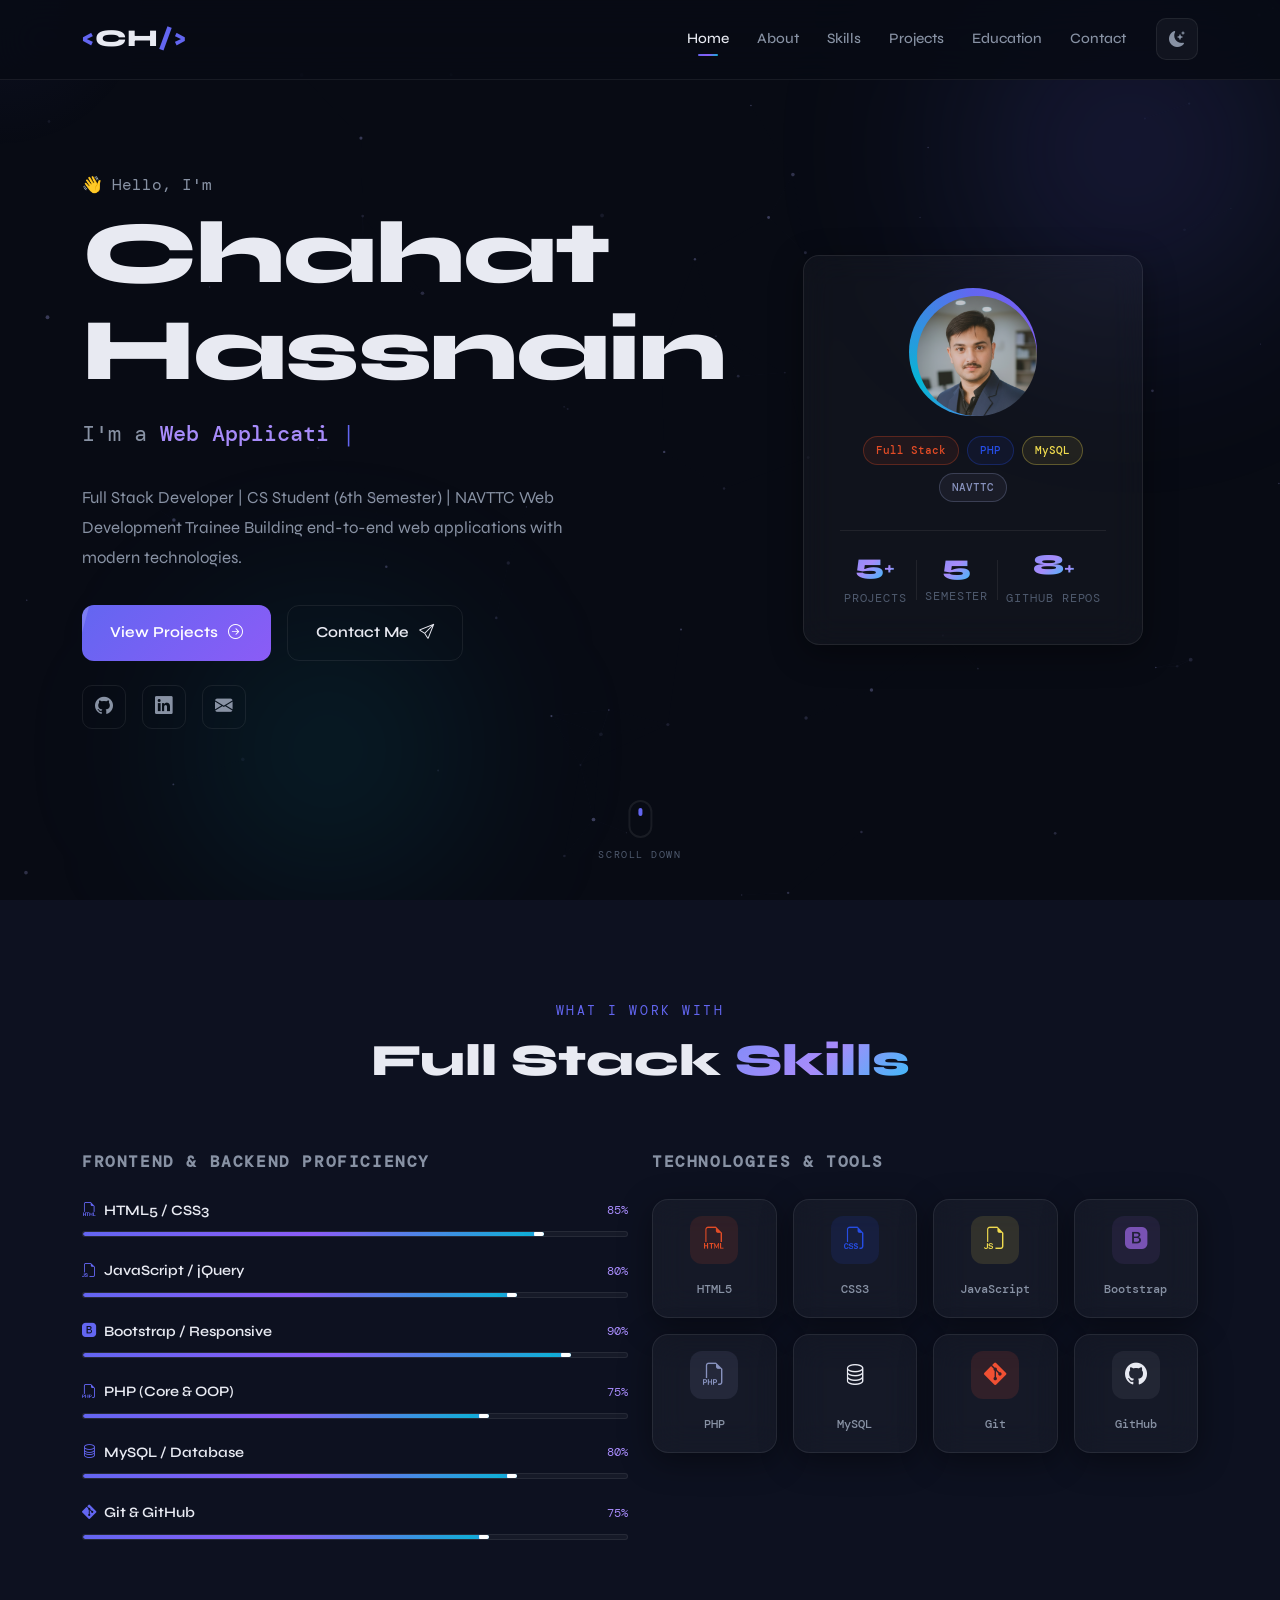
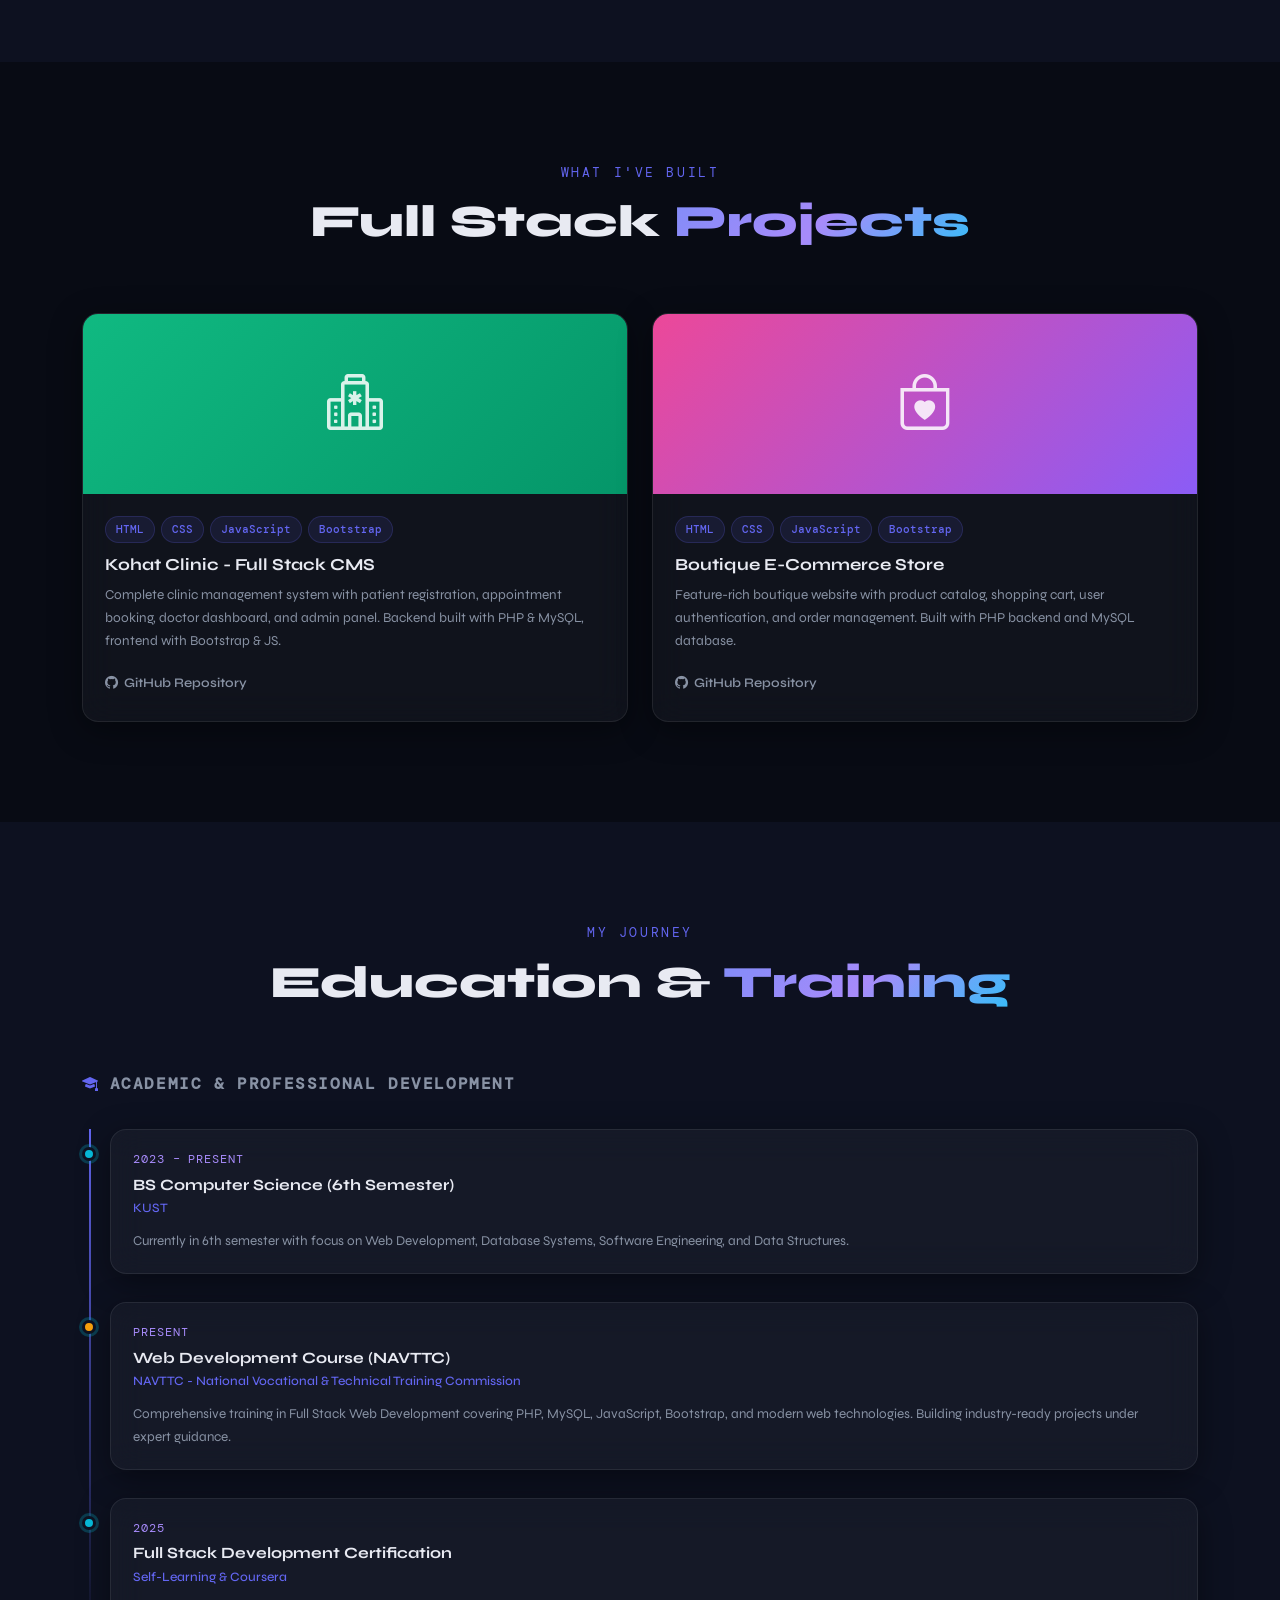
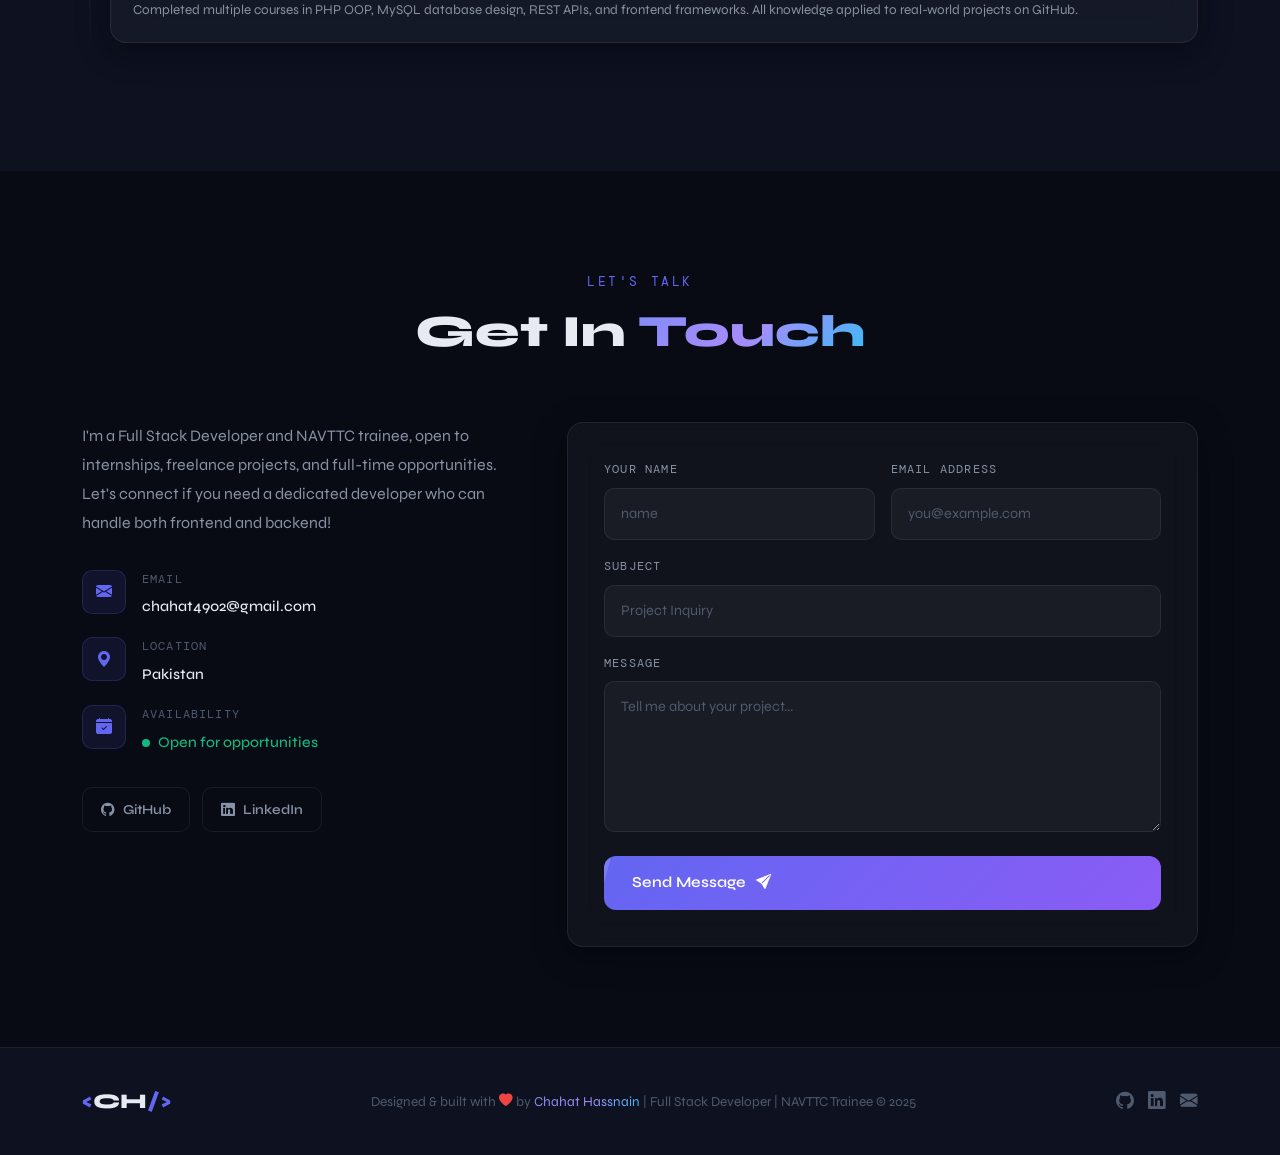
==== index.html @ 4e40f8bb "new" ====
<!DOCTYPE html>
<html lang="en" data-theme="dark">
<head>
  <meta charset="UTF-8" />
  <meta name="viewport" content="width=device-width, initial-scale=1.0" />
  <meta name="description" content="Chahat Hassnain – Full Stack Developer & CS Student. NAVTTC trainee, showcasing Full Stack projects: Kohat Clinic and Boutique Website." />
  <meta name="keywords" content="full stack developer, web designer, portfolio, HTML, CSS, JavaScript, PHP, MySQL, Chahat Hassnain, NAVTTC, Kohat Clinic, boutique website" />
  <meta name="author" content="Chahat Hassnain" />
  <title>Chahat Hassnain | Full Stack Developer | NAVTTC Trainee</title>

  <!-- Bootstrap 5 -->
  <link href="https://cdn.jsdelivr.net/npm/bootstrap@5.3.0/dist/css/bootstrap.min.css" rel="stylesheet" />
  <!-- Bootstrap Icons -->
  <link href="https://cdn.jsdelivr.net/npm/bootstrap-icons@1.11.0/font/bootstrap-icons.css" rel="stylesheet" />
  <!-- Google Fonts -->
  <link href="https://fonts.googleapis.com/css2?family=Syne:wght@400;500;600;700;800&family=DM+Mono:wght@300;400;500&display=swap" rel="stylesheet" />
  <!-- Custom CSS -->
  <link rel="stylesheet" href="style.css" />
</head>
<body>

<!-- ============================================================
     PARTICLE CANVAS BACKGROUND
============================================================ -->
<canvas id="particles-canvas"></canvas>

<!-- ============================================================
     NAVBAR
============================================================ -->
<nav id="navbar" class="navbar navbar-expand-lg fixed-top">
  <div class="container">
    <a class="navbar-brand" href="#home">
      <span class="logo-bracket">&lt;</span>CH<span class="logo-bracket">/&gt;</span>
    </a>

    <button class="navbar-toggler" type="button" data-bs-toggle="collapse" data-bs-target="#navbarNav" aria-label="Toggle navigation">
      <span class="toggler-icon"></span>
      <span class="toggler-icon"></span>
      <span class="toggler-icon"></span>
    </button>

    <div class="collapse navbar-collapse" id="navbarNav">
      <ul class="navbar-nav ms-auto align-items-center">
        <li class="nav-item"><a class="nav-link" href="#home">Home</a></li>
        <li class="nav-item"><a class="nav-link" href="#about">About</a></li>
        <li class="nav-item"><a class="nav-link" href="#skills">Skills</a></li>
        <li class="nav-item"><a class="nav-link" href="#projects">Projects</a></li>
        <li class="nav-item"><a class="nav-link" href="#experience">Education</a></li>
        <li class="nav-item"><a class="nav-link" href="#contact">Contact</a></li>
        <li class="nav-item ms-lg-3">
          <button id="theme-toggle" class="theme-toggle-btn" aria-label="Toggle theme">
            <i class="bi bi-moon-stars-fill moon-icon"></i>
            <i class="bi bi-sun-fill sun-icon"></i>
          </button>
        </li>
      </ul>
    </div>
  </div>
</nav>

 <!-- ============================================================
     HERO SECTION
============================================================ -->
<section id="home" class="hero-section">
  <div class="hero-glow glow-1"></div>
  <div class="hero-glow glow-2"></div>

  <div class="container hero-content">
    <div class="row align-items-center min-vh-100">
      <div class="col-lg-7" data-aos="fade-right">
        <p class="hero-greeting"><span class="wave">👋</span> Hello, I'm</p>
        <h1 class="hero-name">Chahat Hassnain</h1>

        <div class="hero-typed-wrapper">
          <span class="hero-typed-prefix">I'm a </span>
          <span id="typed-text" class="hero-typed"></span>
          <span class="hero-cursor">|</span>
        </div>

        <p class="hero-bio">
          Full Stack Developer | CS Student (6th Semester) | NAVTTC Web Development Trainee
          Building end-to-end web applications with modern technologies.
        </p>

        <div class="hero-cta d-flex flex-wrap gap-3">
          <a href="#projects" class="btn-primary-custom">
            <span>View Projects</span>
            <i class="bi bi-arrow-right-circle"></i>
          </a>
          <a href="#contact" class="btn-outline-custom">
            <span>Contact Me</span>
            <i class="bi bi-send"></i>
          </a>
        </div>

        <div class="hero-social mt-4">
          <a href="https://github.com/Chahat38" target="_blank" aria-label="GitHub"><i class="bi bi-github"></i></a>
          <a href="https://www.linkedin.com/in/chahat-hassnain-a23049271" target="_blank" aria-label="LinkedIn"><i class="bi bi-linkedin"></i></a>
          <a href="mailto:chahat4902@gmail.com" aria-label="Email"><i class="bi bi-envelope-fill"></i></a>
        </div>
      </div>

      <div class="col-lg-5 d-none d-lg-flex justify-content-center" data-aos="fade-left">
        <div class="hero-card glass-card">
          <div class="hero-avatar">
            <div class="avatar-ring"></div>

            <!-- ✅ IMAGE ADDED HERE -->
            <div class="avatar-inner">
              <img src="profile pic.png" alt="Chahat Hassnain" class="avatar-img">
            </div>

          </div>

          <div class="hero-card-tags">
            <span class="tag tag-html">Full Stack</span>
            <span class="tag tag-css">PHP</span>
            <span class="tag tag-js">MySQL</span>
            <span class="tag tag-php">NAVTTC</span>
          </div>

          <div class="hero-stats">
            <div class="stat">
              <span class="stat-number" data-target="6">0</span><span>+</span>
              <span class="stat-label">Projects</span>
            </div>
            <div class="stat-divider"></div>
            <div class="stat">
              <span class="stat-number" data-target="6">0</span>
              <span class="stat-label">Semester</span>
            </div>
            <div class="stat-divider"></div>
            <div class="stat">
              <span class="stat-number" data-target="10">0</span><span>+</span>
              <span class="stat-label">GitHub Repos</span>
            </div>
          </div>
        </div>
      </div>
    </div>

    <a href="#about" class="scroll-indicator" aria-label="Scroll down">
      <span class="scroll-mouse">
        <span class="scroll-dot"></span>
      </span>
      <span class="scroll-text">Scroll Down</span>
    </a>
  </div>
</section>

<!-- ============================================================
     SKILLS SECTION - Full Stack Focus
============================================================ -->
<section id="skills" class="section-padding skills-section">
  <div class="container">
    <div class="section-header" data-aos="fade-up">
      <span class="section-label">What I work with</span>
      <h2 class="section-title">Full Stack <span class="gradient-text">Skills</span></h2>
    </div>

    <div class="row g-4">
      <!-- Skill Bars -->
      <div class="col-lg-6" data-aos="fade-right">
        <h4 class="skills-subtitle">Frontend & Backend Proficiency</h4>

        <div class="skill-item" data-aos="fade-up" data-aos-delay="50">
          <div class="skill-header">
            <span class="skill-name"><i class="bi bi-filetype-html"></i> HTML5 / CSS3</span>
            <span class="skill-percent">85%</span>
          </div>
          <div class="skill-bar"><div class="skill-fill" data-width="85"></div></div>
        </div>

        <div class="skill-item" data-aos="fade-up" data-aos-delay="100">
          <div class="skill-header">
            <span class="skill-name"><i class="bi bi-filetype-js"></i> JavaScript / jQuery</span>
            <span class="skill-percent">80%</span>
          </div>
          <div class="skill-bar"><div class="skill-fill" data-width="80"></div></div>
        </div>

        <div class="skill-item" data-aos="fade-up" data-aos-delay="150">
          <div class="skill-header">
            <span class="skill-name"><i class="bi bi-bootstrap-fill"></i> Bootstrap / Responsive</span>
            <span class="skill-percent">90%</span>
          </div>
          <div class="skill-bar"><div class="skill-fill" data-width="90"></div></div>
        </div>

        <div class="skill-item" data-aos="fade-up" data-aos-delay="200">
          <div class="skill-header">
            <span class="skill-name"><i class="bi bi-filetype-php"></i> PHP (Core & OOP)</span>
            <span class="skill-percent">75%</span>
          </div>
          <div class="skill-bar"><div class="skill-fill" data-width="75"></div></div>
        </div>

        <div class="skill-item" data-aos="fade-up" data-aos-delay="250">
          <div class="skill-header">
            <span class="skill-name"><i class="bi bi-database"></i> MySQL / Database</span>
            <span class="skill-percent">80%</span>
          </div>
          <div class="skill-bar"><div class="skill-fill" data-width="80"></div></div>
        </div>

        <div class="skill-item" data-aos="fade-up" data-aos-delay="300">
          <div class="skill-header">
            <span class="skill-name"><i class="bi bi-git"></i> Git & GitHub</span>
            <span class="skill-percent">75%</span>
          </div>
          <div class="skill-bar"><div class="skill-fill" data-width="75"></div></div>
        </div>
      </div>

      <!-- Skill Cards -->
      <div class="col-lg-6" data-aos="fade-left">
        <h4 class="skills-subtitle">Technologies & Tools</h4>
        <div class="row g-3">
          <div class="col-4 col-md-3" data-aos="zoom-in" data-aos-delay="50">
            <div class="skill-card glass-card">
              <div class="skill-card-icon html-icon"><i class="bi bi-filetype-html"></i></div>
              <span>HTML5</span>
            </div>
          </div>
          <div class="col-4 col-md-3" data-aos="zoom-in" data-aos-delay="100">
            <div class="skill-card glass-card">
              <div class="skill-card-icon css-icon"><i class="bi bi-filetype-css"></i></div>
              <span>CSS3</span>
            </div>
          </div>
          <div class="col-4 col-md-3" data-aos="zoom-in" data-aos-delay="150">
            <div class="skill-card glass-card">
              <div class="skill-card-icon js-icon"><i class="bi bi-filetype-js"></i></div>
              <span>JavaScript</span>
            </div>
          </div>
          <div class="col-4 col-md-3" data-aos="zoom-in" data-aos-delay="200">
            <div class="skill-card glass-card">
              <div class="skill-card-icon bs-icon"><i class="bi bi-bootstrap-fill"></i></div>
              <span>Bootstrap</span>
            </div>
          </div>
          <div class="col-4 col-md-3" data-aos="zoom-in" data-aos-delay="250">
            <div class="skill-card glass-card">
              <div class="skill-card-icon php-icon"><i class="bi bi-filetype-php"></i></div>
              <span>PHP</span>
            </div>
          </div>
          <div class="col-4 col-md-3" data-aos="zoom-in" data-aos-delay="300">
            <div class="skill-card glass-card">
              <div class="skill-card-icon"><i class="bi bi-database"></i></div>
              <span>MySQL</span>
            </div>
          </div>
          <div class="col-4 col-md-3" data-aos="zoom-in" data-aos-delay="350">
            <div class="skill-card glass-card">
              <div class="skill-card-icon git-icon"><i class="bi bi-git"></i></div>
              <span>Git</span>
            </div>
          </div>
          <div class="col-4 col-md-3" data-aos="zoom-in" data-aos-delay="400">
            <div class="skill-card glass-card">
              <div class="skill-card-icon github-icon"><i class="bi bi-github"></i></div>
              <span>GitHub</span>
            </div>
          </div>
        </div>
      </div>
    </div>
  </div>
</section>

 <!-- ============================================================
     PROJECTS SECTION - Updated with Correct GitHub Repo Links
============================================================ -->
<section id="projects" class="section-padding">
  <div class="container">
    <div class="section-header" data-aos="fade-up">
      <span class="section-label">What I've built</span>
      <h2 class="section-title">Full Stack <span class="gradient-text">Projects</span></h2>
    </div>

    <div class="row g-4">
      <!-- Project 1: Kohat Clinic - Corrected Link -->
      <div class="col-md-6 col-xl-6" data-aos="fade-up" data-aos-delay="0">
        <div class="project-card glass-card">
          <div class="project-img" style="background: linear-gradient(135deg, #10b981, #059669);">
            <i class="bi bi-hospital project-icon"></i>
            <div class="project-overlay">
              <a href="https://github.com/Chahat38/-clinic-web.git" class="overlay-btn" target="_blank">GitHub <i class="bi bi-github"></i></a>
            </div>
          </div>
          <div class="project-body">
            <div class="project-tags">
              <span class="ptag">HTML</span>
              <span class="ptag">CSS</span>
              <span class="ptag">JavaScript</span>
              <span class="ptag">Bootstrap</span>
            </div>
            <h5 class="project-title">Kohat Clinic - Full Stack CMS</h5>
            <p class="project-desc">Complete clinic management system with patient registration, appointment booking, doctor dashboard, and admin panel. Backend built with PHP & MySQL, frontend with Bootstrap & JS.</p>
            <div class="project-links">
              <a href="https://github.com/Chahat38/-clinic-web.git" class="plink" target="_blank"><i class="bi bi-github"></i> GitHub Repository</a>
            </div>
          </div>
        </div>
      </div>

      <!-- Project 2: Boutique Website - Corrected Link -->
      <div class="col-md-6 col-xl-6" data-aos="fade-up" data-aos-delay="100">
        <div class="project-card glass-card">
          <div class="project-img" style="background: linear-gradient(135deg, #ec4899, #8b5cf6);">
            <i class="bi bi-bag-heart project-icon"></i>
            <div class="project-overlay">
              <a href="https://github.com/Chahat38/--Botique.git" class="overlay-btn" target="_blank">GitHub <i class="bi bi-github"></i></a>
            </div>
          </div>
          <div class="project-body">
            <div class="project-tags">
              <span class="ptag">HTML</span>
              <span class="ptag">CSS</span>
              <span class="ptag">JavaScript</span>
              <span class="ptag">Bootstrap</span>
            </div>
            <h5 class="project-title">Boutique E-Commerce Store</h5>
            <p class="project-desc">Feature-rich boutique website with product catalog, shopping cart, user authentication, and order management. Built with PHP backend and MySQL database.</p>
            <div class="project-links">
              <a href="https://github.com/Chahat38/--Botique.git" class="plink" target="_blank"><i class="bi bi-github"></i> GitHub Repository</a>
            </div>
          </div>
        </div>
      </div>
    </div>
  </div>
</section>


<!-- ============================================================
     EDUCATION & TRAINING SECTION
============================================================ -->
<section id="experience" class="section-padding experience-section">
  <div class="container">
    <div class="section-header" data-aos="fade-up">
      <span class="section-label">My journey</span>
      <h2 class="section-title">Education & <span class="gradient-text">Training</span></h2>
    </div>

    <div class="row g-5">
      <div class="col-lg-12">
        <h4 class="timeline-col-title"><i class="bi bi-mortarboard-fill"></i> Academic & Professional Development</h4>
        <div class="timeline">

          <div class="timeline-item" data-aos="fade-right" data-aos-delay="0">
            <div class="timeline-dot timeline-dot-edu"></div>
            <div class="timeline-content glass-card">
              <span class="timeline-date">2023 – Present</span>
              <h5>BS Computer Science (6th Semester)</h5>
              <span class="timeline-company">KUST</span>
              <p>Currently in 6th semester with focus on Web Development, Database Systems, Software Engineering, and Data Structures.</p>
            </div>
          </div>

          <div class="timeline-item" data-aos="fade-right" data-aos-delay="100">
            <div class="timeline-dot timeline-dot-edu" style="background: #f59e0b;"></div>
            <div class="timeline-content glass-card">
              <span class="timeline-date"> Present</span>
              <h5>Web Development Course (NAVTTC)</h5>
              <span class="timeline-company">NAVTTC - National Vocational & Technical Training Commission</span>
              <p>Comprehensive training in Full Stack Web Development covering PHP, MySQL, JavaScript, Bootstrap, and modern web technologies. Building industry-ready projects under expert guidance.</p>
            </div>
          </div>

          <div class="timeline-item" data-aos="fade-right" data-aos-delay="200">
            <div class="timeline-dot timeline-dot-edu"></div>
            <div class="timeline-content glass-card">
              <span class="timeline-date">2025</span>
              <h5>Full Stack Development Certification</h5>
              <span class="timeline-company">Self-Learning & Coursera</span>
              <p>Completed multiple courses in PHP OOP, MySQL database design, REST APIs, and frontend frameworks. All knowledge applied to real-world projects on GitHub.</p>
            </div>
          </div>

        </div>
      </div>
    </div>
  </div>
</section>

<!-- ============================================================
     CONTACT SECTION
============================================================ -->
<section id="contact" class="section-padding">
  <div class="container">
    <div class="section-header" data-aos="fade-up">
      <span class="section-label">Let's talk</span>
      <h2 class="section-title">Get In <span class="gradient-text">Touch</span></h2>
    </div>

    <div class="row g-5 align-items-start">
      <!-- Contact Info -->
      <div class="col-lg-5" data-aos="fade-right">
        <p class="contact-intro">
          I'm a Full Stack Developer and NAVTTC trainee, open to internships, freelance projects, and full-time opportunities. 
          Let's connect if you need a dedicated developer who can handle both frontend and backend!
        </p>

        <div class="contact-info-list">
          <div class="contact-info-item">
            <div class="contact-icon"><i class="bi bi-envelope-fill"></i></div>
            <div>
              <span class="contact-label">Email</span>
              <a href="mailto:chahat4902@gmail.com" class="contact-value">chahat4902@gmail.com</a>
            </div>
          </div>
          <div class="contact-info-item">
            <div class="contact-icon"><i class="bi bi-geo-alt-fill"></i></div>
            <div>
              <span class="contact-label">Location</span>
              <span class="contact-value">Pakistan</span>
            </div>
          </div>
          <div class="contact-info-item">
            <div class="contact-icon"><i class="bi bi-calendar-check-fill"></i></div>
            <div>
              <span class="contact-label">Availability</span>
              <span class="contact-value available-badge">Open for opportunities</span>
            </div>
          </div>
        </div>

        <div class="contact-social">
          <a href="https://github.com/Chahat38" target="_blank" class="social-btn"><i class="bi bi-github"></i> GitHub</a>
          <a href="https://www.linkedin.com/in/chahat-hassnain-a23049271" target="_blank" class="social-btn"><i class="bi bi-linkedin"></i> LinkedIn</a>
        </div>
      </div>

      <!-- Contact Form -->
      <div class="col-lg-7" data-aos="fade-left">
        <form id="contact-form" class="contact-form glass-card" novalidate>
          <div class="row g-3">
            <div class="col-sm-6">
              <div class="form-group">
                <label class="form-label-custom">Your Name</label>
                <input type="text" class="form-input" placeholder="name" required />
              </div>
            </div>
            <div class="col-sm-6">
              <div class="form-group">
                <label class="form-label-custom">Email Address</label>
                <input type="email" class="form-input" placeholder="you@example.com" required />
              </div>
            </div>
            <div class="col-12">
              <div class="form-group">
                <label class="form-label-custom">Subject</label>
                <input type="text" class="form-input" placeholder="Project Inquiry" />
              </div>
            </div>
            <div class="col-12">
              <div class="form-group">
                <label class="form-label-custom">Message</label>
                <textarea class="form-input form-textarea" rows="5" placeholder="Tell me about your project..." required></textarea>
              </div>
            </div>
            <div class="col-12">
              <button type="submit" class="btn-primary-custom w-100" id="send-btn">
                <span>Send Message</span>
                <i class="bi bi-send-fill"></i>
              </button>
              <div id="form-success" class="form-success-msg d-none">
                <i class="bi bi-check-circle-fill"></i> Message sent! I'll get back to you soon.
              </div>
            </div>
          </div>
        </form>
      </div>
    </div>
  </div>
</section>

<!-- ============================================================
     FOOTER
============================================================ -->
<footer class="site-footer">
  <div class="container">
    <div class="footer-inner">
      <a class="footer-logo" href="#home">
        <span class="logo-bracket">&lt;</span>CH<span class="logo-bracket">/&gt;</span>
      </a>
      <p class="footer-copy">
        Designed & built with <i class="bi bi-heart-fill footer-heart"></i> by <span class="gradient-text">Chahat Hassnain</span> | Full Stack Developer | NAVTTC Trainee &copy; 2025
      </p>
      <div class="footer-social">
        <a href="https://github.com/Chahat38" target="_blank" aria-label="GitHub"><i class="bi bi-github"></i></a>
        <a href="https://www.linkedin.com/in/chahat-hassnain-a23049271" target="_blank" aria-label="LinkedIn"><i class="bi bi-linkedin"></i></a>
        <a href="mailto:chahat4902@gmail.com" aria-label="Email"><i class="bi bi-envelope-fill"></i></a>
      </div>
    </div>
  </div>
</footer>

<!-- Scroll to top button -->
<button id="scroll-top" aria-label="Scroll to top">
  <i class="bi bi-chevron-up"></i>
</button>

<!-- Scripts -->
<script src="https://code.jquery.com/jquery-3.7.1.min.js"></script>
<script src="https://cdn.jsdelivr.net/npm/bootstrap@5.3.0/dist/js/bootstrap.bundle.min.js"></script>
<script src="script.js"></script>
</body>
</html>
---- style.css ----
:root {
  /* Dark theme (default) */
  --bg-primary: #080b14;
  --bg-secondary: #0d1120;
  --bg-card: rgba(255, 255, 255, 0.04);
  --bg-card-hover: rgba(255, 255, 255, 0.07);
  --border-color: rgba(255, 255, 255, 0.07);
  --border-hover: rgba(99, 102, 241, 0.4);
  --text-primary: #e8eaf2;
  --text-secondary: #8892a4;
  --text-muted: #4f5a6e;

  /* Accent colors */
  --accent-primary: #6366f1;
  --accent-secondary: #8b5cf6;
  --accent-cyan: #06b6d4;
  --accent-neon: #a78bfa;

  /* Gradients */
  --gradient-main: linear-gradient(135deg, #6366f1, #8b5cf6, #06b6d4);
  --gradient-soft: linear-gradient(135deg, rgba(99,102,241,0.15), rgba(139,92,246,0.1));
  --gradient-text: linear-gradient(135deg, #818cf8, #a78bfa, #38bdf8);

  /* Glassmorphism */
  --glass-bg: rgba(255, 255, 255, 0.035);
  --glass-border: rgba(255, 255, 255, 0.08);
  --glass-shadow: 0 8px 32px rgba(0, 0, 0, 0.4);
  --glass-blur: blur(16px);

  /* Navbar */
  --navbar-bg: rgba(8, 11, 20, 0.85);

  /* Transitions */
  --transition-fast: 0.2s ease;
  --transition-med: 0.4s cubic-bezier(0.4, 0, 0.2, 1);
  --transition-slow: 0.7s cubic-bezier(0.4, 0, 0.2, 1);

  /* Typography */
  --font-display: 'Syne', sans-serif;
  --font-mono: 'DM Mono', monospace;
}

/* Light Theme */
[data-theme="light"] {
  --bg-primary: #f4f6fb;
  --bg-secondary: #eaeef7;
  --bg-card: rgba(255, 255, 255, 0.7);
  --bg-card-hover: rgba(255, 255, 255, 0.9);
  --border-color: rgba(99, 102, 241, 0.12);
  --border-hover: rgba(99, 102, 241, 0.35);
  --text-primary: #0f172a;
  --text-secondary: #475569;
  --text-muted: #94a3b8;
  --glass-bg: rgba(255, 255, 255, 0.6);
  --glass-border: rgba(99, 102, 241, 0.15);
  --glass-shadow: 0 8px 32px rgba(99, 102, 241, 0.08);
  --navbar-bg: rgba(244, 246, 251, 0.9);
}

/* ============================================================
   2. BASE & RESET
============================================================ */
*,
*::before,
*::after {
  margin: 0;
  padding: 0;
  box-sizing: border-box;
}

html {
  scroll-behavior: smooth;
  scroll-padding-top: 80px;
}

body {
  font-family: var(--font-display);
  background-color: var(--bg-primary);
  color: var(--text-primary);
  line-height: 1.7;
  overflow-x: hidden;
  transition: background-color 0.4s ease, color 0.4s ease;
}

a {
  text-decoration: none;
  color: inherit;
}

img {
  max-width: 100%;
}
.hero-avatar {
  position: relative;
  width: 150px;
  height: 150px;
}

/* 🔴 Yeh blue bg / icon completely hide karega */
.avatar-inner {
  width: 100%;
  height: 100%;
  border-radius: 50%;
  overflow: hidden;
  background: none !important;   /* blue bg remove */
}

/* ✅ Image perfect fit */
.avatar-inner img {
  width: 100%;
  height: 100%;
  object-fit: cover;
  object-position: top center;  /* 👈 face upar ho to cut nahi hoga */
  display: block;
}

/* ============================================================
   3. PARTICLE CANVAS
============================================================ */
#particles-canvas {
  position: fixed;
  top: 0;
  left: 0;
  width: 100%;
  height: 100%;
  pointer-events: none;
  z-index: 0;
  opacity: 0.5;
}

/* ============================================================
   4. UTILITY CLASSES
============================================================ */
.gradient-text {
  background: var(--gradient-text);
  -webkit-background-clip: text;
  -webkit-text-fill-color: transparent;
  background-clip: text;
}

.glass-card {
  background: var(--glass-bg);
  border: 1px solid var(--glass-border);
  backdrop-filter: var(--glass-blur);
  -webkit-backdrop-filter: var(--glass-blur);
  box-shadow: var(--glass-shadow);
  border-radius: 16px;
  transition: border-color var(--transition-med), box-shadow var(--transition-med), transform var(--transition-med);
}

.glass-card:hover {
  border-color: var(--border-hover);
  box-shadow: 0 16px 48px rgba(99, 102, 241, 0.15);
}

.section-padding {
  padding: 100px 0;
  position: relative;
  z-index: 1;
}

/* Section Headers */
.section-header {
  text-align: center;
  margin-bottom: 64px;
}

.section-label {
  font-family: var(--font-mono);
  font-size: 0.8rem;
  letter-spacing: 0.2em;
  text-transform: uppercase;
  color: var(--accent-primary);
  display: block;
  margin-bottom: 12px;
}

.section-title {
  font-size: clamp(2rem, 4vw, 2.8rem);
  font-weight: 800;
  color: var(--text-primary);
  line-height: 1.2;
}

/* Buttons */
.btn-primary-custom {
  display: inline-flex;
  align-items: center;
  gap: 10px;
  padding: 14px 28px;
  background: linear-gradient(135deg, var(--accent-primary), var(--accent-secondary));
  color: white;
  border: none;
  border-radius: 12px;
  font-family: var(--font-display);
  font-size: 0.95rem;
  font-weight: 600;
  cursor: pointer;
  transition: transform var(--transition-fast), box-shadow var(--transition-fast), opacity var(--transition-fast);
  position: relative;
  overflow: hidden;
  text-decoration: none;
}

.btn-primary-custom::before {
  content: '';
  position: absolute;
  inset: 0;
  background: rgba(255, 255, 255, 0.15);
  transform: translateX(-100%) skewX(-15deg);
  transition: transform 0.4s ease;
}

.btn-primary-custom:hover::before {
  transform: translateX(200%) skewX(-15deg);
}

.btn-primary-custom:hover {
  transform: translateY(-2px);
  box-shadow: 0 8px 30px rgba(99, 102, 241, 0.4);
  color: white;
}

.btn-outline-custom {
  display: inline-flex;
  align-items: center;
  gap: 10px;
  padding: 14px 28px;
  background: transparent;
  color: var(--text-primary);
  border: 1.5px solid var(--border-color);
  border-radius: 12px;
  font-family: var(--font-display);
  font-size: 0.95rem;
  font-weight: 600;
  cursor: pointer;
  transition: all var(--transition-fast);
  text-decoration: none;
}

.btn-outline-custom:hover {
  border-color: var(--accent-primary);
  color: var(--accent-primary);
  background: rgba(99, 102, 241, 0.06);
  transform: translateY(-2px);
}

/* ============================================================
   5. NAVBAR
============================================================ */
#navbar {
  background: var(--navbar-bg);
  backdrop-filter: blur(20px);
  -webkit-backdrop-filter: blur(20px);
  border-bottom: 1px solid var(--border-color);
  padding: 14px 0;
  transition: all 0.4s ease;
  z-index: 1000;
}

#navbar.scrolled {
  padding: 10px 0;
  box-shadow: 0 4px 30px rgba(0, 0, 0, 0.3);
}

.navbar-brand {
  font-size: 1.5rem;
  font-weight: 800;
  color: var(--text-primary) !important;
}

.logo-bracket {
  color: var(--accent-primary);
}

.nav-link {
  font-family: var(--font-display);
  font-size: 0.9rem;
  font-weight: 500;
  color: var(--text-secondary) !important;
  padding: 8px 14px !important;
  border-radius: 8px;
  transition: all var(--transition-fast);
  position: relative;
}

.nav-link::after {
  content: '';
  position: absolute;
  bottom: 4px;
  left: 50%;
  transform: translateX(-50%) scaleX(0);
  width: 20px;
  height: 2px;
  background: var(--gradient-main);
  border-radius: 2px;
  transition: transform var(--transition-fast);
}

.nav-link:hover,
.nav-link.active {
  color: var(--text-primary) !important;
}

.nav-link:hover::after,
.nav-link.active::after {
  transform: translateX(-50%) scaleX(1);
}

/* Custom Hamburger */
.navbar-toggler {
  border: 1.5px solid var(--border-color);
  border-radius: 8px;
  padding: 8px 10px;
  background: transparent;
  display: flex;
  flex-direction: column;
  gap: 4px;
}

.toggler-icon {
  display: block;
  width: 22px;
  height: 2px;
  background: var(--text-primary);
  border-radius: 2px;
  transition: all 0.3s ease;
}

/* Theme Toggle */
.theme-toggle-btn {
  width: 42px;
  height: 42px;
  border-radius: 10px;
  border: 1.5px solid var(--border-color);
  background: var(--bg-card);
  color: var(--text-secondary);
  cursor: pointer;
  display: flex;
  align-items: center;
  justify-content: center;
  font-size: 1rem;
  transition: all var(--transition-fast);
  position: relative;
  overflow: hidden;
}

.theme-toggle-btn:hover {
  border-color: var(--accent-primary);
  color: var(--accent-primary);
}

.moon-icon,
.sun-icon {
  position: absolute;
  transition: all 0.3s ease;
}

[data-theme="dark"] .moon-icon { opacity: 1; transform: rotate(0deg); }
[data-theme="dark"] .sun-icon  { opacity: 0; transform: rotate(90deg); }
[data-theme="light"] .moon-icon { opacity: 0; transform: rotate(-90deg); }
[data-theme="light"] .sun-icon  { opacity: 1; transform: rotate(0deg); }

/* ============================================================
   6. HERO SECTION
============================================================ */
.hero-section {
  position: relative;
  min-height: 100vh;
  overflow: hidden;
  z-index: 1;
}

/* Glowing blobs */
.hero-glow {
  position: absolute;
  border-radius: 50%;
  filter: blur(80px);
  pointer-events: none;
  z-index: 0;
}

.glow-1 {
  width: 500px;
  height: 500px;
  background: radial-gradient(circle, rgba(99, 102, 241, 0.2), transparent 70%);
  top: -100px;
  right: -100px;
  animation: glow-drift 8s ease-in-out infinite alternate;
}

.glow-2 {
  width: 400px;
  height: 400px;
  background: radial-gradient(circle, rgba(6, 182, 212, 0.15), transparent 70%);
  bottom: -50px;
  left: 10%;
  animation: glow-drift 10s ease-in-out infinite alternate-reverse;
}

@keyframes glow-drift {
  from { transform: translate(0, 0) scale(1); }
  to   { transform: translate(30px, 20px) scale(1.1); }
}

.hero-content {
  position: relative;
  z-index: 2;
}

.hero-greeting {
  font-family: var(--font-mono);
  font-size: 1rem;
  color: var(--text-secondary);
  margin-bottom: 8px;
}

.wave {
  display: inline-block;
  animation: wave-hand 2s ease-in-out infinite;
  transform-origin: 70% 70%;
}

@keyframes wave-hand {
  0%, 100% { transform: rotate(0deg); }
  20%       { transform: rotate(-20deg); }
  40%       { transform: rotate(10deg); }
  60%       { transform: rotate(-10deg); }
}

.hero-name {
  font-size: clamp(3rem, 7vw, 5.5rem);
  font-weight: 800;
  line-height: 1.1;
  margin-bottom: 16px;
  color: var(--text-primary);
  letter-spacing: -0.02em;
}

.hero-typed-wrapper {
  font-family: var(--font-mono);
  font-size: clamp(1rem, 2.5vw, 1.35rem);
  color: var(--text-secondary);
  margin-bottom: 24px;
  min-height: 2em;
}

.hero-typed {
  color: var(--accent-neon);
  font-weight: 500;
}

.hero-cursor {
  color: var(--accent-primary);
  animation: blink 0.8s step-end infinite;
  font-weight: 300;
}

@keyframes blink {
  0%, 100% { opacity: 1; }
  50%       { opacity: 0; }
}

.hero-bio {
  font-size: 1.05rem;
  color: var(--text-secondary);
  max-width: 500px;
  margin-bottom: 32px;
  line-height: 1.8;
}

/* Hero Social Links */
.hero-social {
  display: flex;
  gap: 16px;
}

.hero-social a {
  width: 44px;
  height: 44px;
  border-radius: 10px;
  border: 1.5px solid var(--border-color);
  display: flex;
  align-items: center;
  justify-content: center;
  font-size: 1.1rem;
  color: var(--text-secondary);
  transition: all var(--transition-fast);
}

.hero-social a:hover {
  border-color: var(--accent-primary);
  color: var(--accent-primary);
  background: rgba(99, 102, 241, 0.08);
  transform: translateY(-3px);
}

/* Hero Card */
.hero-card {
  padding: 36px;
  max-width: 340px;
  text-align: center;
  animation: float 6s ease-in-out infinite;
}

@keyframes float {
  0%, 100% { transform: translateY(0px); }
  50%       { transform: translateY(-12px); }
}

.hero-avatar {
  position: relative;
  width: 120px;
  height: 120px;
  margin: 0 auto 24px;
}

.avatar-ring {
  position: absolute;
  inset: -4px;
  border-radius: 50%;
  background: conic-gradient(var(--accent-primary), var(--accent-secondary), var(--accent-cyan), var(--accent-primary));
  animation: spin 4s linear infinite;
}

@keyframes spin {
  from { transform: rotate(0deg); }
  to   { transform: rotate(360deg); }
}

.avatar-inner {
  position: absolute;
  inset: 4px;
  border-radius: 50%;
  background: var(--bg-secondary);
  display: flex;
  align-items: center;
  justify-content: center;
}

.avatar-icon {
  font-size: 2.5rem;
  background: var(--gradient-text);
  -webkit-background-clip: text;
  -webkit-text-fill-color: transparent;
}

.hero-card-tags {
  display: flex;
  flex-wrap: wrap;
  justify-content: center;
  gap: 8px;
  margin-bottom: 28px;
}

.tag {
  font-family: var(--font-mono);
  font-size: 0.7rem;
  font-weight: 500;
  padding: 4px 12px;
  border-radius: 100px;
  border: 1px solid;
}

.tag-html  { color: #e34c26; border-color: rgba(227, 76, 38, 0.3);  background: rgba(227, 76, 38, 0.08); }
.tag-css   { color: #264de4; border-color: rgba(38, 77, 228, 0.3);  background: rgba(38, 77, 228, 0.08); }
.tag-js    { color: #f0db4f; border-color: rgba(240, 219, 79, 0.3); background: rgba(240, 219, 79, 0.08); }
.tag-php   { color: #8892be; border-color: rgba(136, 146, 190, 0.3); background: rgba(136, 146, 190, 0.08); }

.hero-stats {
  display: flex;
  align-items: center;
  justify-content: space-around;
  padding-top: 20px;
  border-top: 1px solid var(--border-color);
}

.stat {
  text-align: center;
}

.stat-number {
  font-size: 1.8rem;
  font-weight: 800;
  background: var(--gradient-text);
  -webkit-background-clip: text;
  -webkit-text-fill-color: transparent;
  line-height: 1;
}

.stat > span:not(.stat-number):not(.stat-label) {
  font-size: 1.2rem;
  font-weight: 700;
  background: var(--gradient-text);
  -webkit-background-clip: text;
  -webkit-text-fill-color: transparent;
}

.stat-label {
  display: block;
  font-size: 0.72rem;
  font-family: var(--font-mono);
  color: var(--text-muted);
  margin-top: 4px;
  text-transform: uppercase;
  letter-spacing: 0.08em;
}

.stat-divider {
  width: 1px;
  height: 40px;
  background: var(--border-color);
}

/* Scroll Indicator */
.scroll-indicator {
  position: absolute;
  bottom: 36px;
  left: 50%;
  transform: translateX(-50%);
  display: flex;
  flex-direction: column;
  align-items: center;
  gap: 8px;
  color: var(--text-muted);
  text-decoration: none;
  animation: bounce 2s ease-in-out infinite;
}

@keyframes bounce {
  0%, 100% { transform: translateX(-50%) translateY(0); }
  50%       { transform: translateX(-50%) translateY(8px); }
}

.scroll-mouse {
  width: 24px;
  height: 38px;
  border: 2px solid var(--border-color);
  border-radius: 12px;
  display: flex;
  justify-content: center;
  padding-top: 6px;
}

.scroll-dot {
  width: 4px;
  height: 8px;
  background: var(--accent-primary);
  border-radius: 2px;
  animation: scroll-anim 1.5s ease-in-out infinite;
}

@keyframes scroll-anim {
  0%   { opacity: 1; transform: translateY(0); }
  100% { opacity: 0; transform: translateY(10px); }
}

.scroll-text {
  font-family: var(--font-mono);
  font-size: 0.65rem;
  letter-spacing: 0.15em;
  text-transform: uppercase;
}

/* ============================================================
   7. ABOUT SECTION
============================================================ */
.about-img-wrapper {
  position: relative;
  padding: 20px;
}

.about-img-bg {
  position: absolute;
  inset: 0;
  background: var(--gradient-soft);
  border-radius: 20px;
  transform: rotate(-3deg);
  transition: transform var(--transition-med);
}

.about-img-wrapper:hover .about-img-bg {
  transform: rotate(-1deg) scale(1.02);
}

.about-img-card {
  position: relative;
  padding: 0;
  overflow: hidden;
}

.code-dots {
  display: flex;
  gap: 6px;
  padding: 14px 16px 10px;
  background: rgba(0, 0, 0, 0.2);
}

.code-dots span {
  width: 12px;
  height: 12px;
  border-radius: 50%;
}

.code-dots span:nth-child(1) { background: #ff5f57; }
.code-dots span:nth-child(2) { background: #febc2e; }
.code-dots span:nth-child(3) { background: #28c840; }

.code-snippet {
  padding: 16px 20px 20px;
  margin: 0;
  font-family: var(--font-mono);
  font-size: 0.82rem;
  line-height: 1.8;
  white-space: pre;
  overflow: auto;
  color: var(--text-secondary);
}

.code-key  { color: #c792ea; }
.code-var  { color: #82aaff; }
.code-prop { color: #f07178; }
.code-str  { color: #c3e88d; }
.code-bool { color: #ff9cac; }

.about-heading {
  font-size: clamp(1.4rem, 3vw, 2rem);
  font-weight: 700;
  margin-bottom: 20px;
  line-height: 1.3;
}

.about-text {
  color: var(--text-secondary);
  margin-bottom: 16px;
  line-height: 1.9;
}

.highlight-item {
  display: flex;
  align-items: center;
  gap: 12px;
  padding: 12px 16px;
  background: var(--bg-card);
  border: 1px solid var(--border-color);
  border-radius: 10px;
  font-size: 0.88rem;
  font-weight: 500;
  transition: all var(--transition-fast);
}

.highlight-item:hover {
  border-color: var(--accent-primary);
  background: rgba(99, 102, 241, 0.06);
  transform: translateX(4px);
}

.highlight-item i {
  color: var(--accent-primary);
  font-size: 1rem;
}

/* ============================================================
   8. SKILLS SECTION
============================================================ */
.skills-section {
  background: var(--bg-secondary);
}

.skills-subtitle {
  font-size: 1rem;
  font-weight: 700;
  margin-bottom: 28px;
  color: var(--text-secondary);
  text-transform: uppercase;
  letter-spacing: 0.1em;
  font-family: var(--font-mono);
}

/* Skill Bars */
.skill-item {
  margin-bottom: 22px;
}

.skill-header {
  display: flex;
  justify-content: space-between;
  align-items: center;
  margin-bottom: 8px;
}

.skill-name {
  font-size: 0.9rem;
  font-weight: 600;
  color: var(--text-primary);
  display: flex;
  align-items: center;
  gap: 8px;
}

.skill-name i {
  color: var(--accent-primary);
}

.skill-percent {
  font-family: var(--font-mono);
  font-size: 0.78rem;
  color: var(--accent-neon);
}

.skill-bar {
  height: 6px;
  background: var(--bg-card);
  border-radius: 100px;
  overflow: hidden;
  border: 1px solid var(--border-color);
}

.skill-fill {
  height: 100%;
  width: 0%;
  background: var(--gradient-main);
  border-radius: 100px;
  transition: width 1.2s cubic-bezier(0.4, 0, 0.2, 1);
  position: relative;
}

.skill-fill::after {
  content: '';
  position: absolute;
  right: 0;
  top: 50%;
  transform: translateY(-50%);
  width: 10px;
  height: 10px;
  border-radius: 50%;
  background: white;
  box-shadow: 0 0 8px rgba(99, 102, 241, 0.8);
  opacity: 0;
  transition: opacity 0.3s ease 0.8s;
}

.skill-fill.animated::after {
  opacity: 1;
}

/* Skill Cards */
.skill-card {
  padding: 16px 12px;
  text-align: center;
  cursor: default;
  transition: all var(--transition-fast) !important;
}

.skill-card:hover {
  transform: translateY(-6px) !important;
}

.skill-card-icon {
  width: 48px;
  height: 48px;
  border-radius: 12px;
  display: flex;
  align-items: center;
  justify-content: center;
  margin: 0 auto 10px;
  font-size: 1.4rem;
}

.skill-card span {
  font-size: 0.72rem;
  font-family: var(--font-mono);
  color: var(--text-secondary);
  font-weight: 500;
}

.html-icon   { background: rgba(227,76,38,0.12);   color: #e34c26; }
.css-icon    { background: rgba(38,77,228,0.12);   color: #264de4; }
.js-icon     { background: rgba(240,219,79,0.12);  color: #f0db4f; }
.bs-icon     { background: rgba(121,82,179,0.12);  color: #7952b3; }
.jquery-icon { background: rgba(22,130,199,0.12);  color: #1682c7; }
.php-icon    { background: rgba(136,146,190,0.12); color: #8892be; }
.git-icon    { background: rgba(240,80,51,0.12);   color: #f05033; }
.github-icon { background: rgba(255,255,255,0.06); color: var(--text-primary); }

.jq-text {
  font-family: var(--font-mono);
  font-size: 1rem;
  font-weight: 700;
}

/* ============================================================
   9. PROJECTS SECTION
============================================================ */
.project-card {
  overflow: hidden;
  transition: all var(--transition-med) !important;
}

.project-card:hover {
  transform: translateY(-8px) !important;
  box-shadow: 0 24px 60px rgba(99, 102, 241, 0.2) !important;
}

.project-img {
  height: 180px;
  display: flex;
  align-items: center;
  justify-content: center;
  position: relative;
  overflow: hidden;
}

.project-icon {
  font-size: 3.5rem;
  color: rgba(255, 255, 255, 0.85);
  transition: transform var(--transition-med);
}

.project-card:hover .project-icon {
  transform: scale(0.7) translateY(-10px);
}

.project-overlay {
  position: absolute;
  inset: 0;
  background: rgba(0, 0, 0, 0.55);
  display: flex;
  align-items: center;
  justify-content: center;
  gap: 12px;
  opacity: 0;
  transition: opacity var(--transition-fast);
}

.project-card:hover .project-overlay {
  opacity: 1;
}

.overlay-btn {
  padding: 9px 18px;
  background: rgba(255, 255, 255, 0.15);
  backdrop-filter: blur(8px);
  border: 1.5px solid rgba(255, 255, 255, 0.3);
  border-radius: 8px;
  color: white;
  font-size: 0.82rem;
  font-weight: 600;
  transition: all var(--transition-fast);
  display: flex;
  align-items: center;
  gap: 6px;
}

.overlay-btn:hover {
  background: white;
  color: #1a1a2e;
}

.project-body {
  padding: 22px;
}

.project-tags {
  display: flex;
  flex-wrap: wrap;
  gap: 6px;
  margin-bottom: 12px;
}

.ptag {
  font-family: var(--font-mono);
  font-size: 0.68rem;
  padding: 3px 10px;
  background: rgba(99, 102, 241, 0.1);
  color: var(--accent-primary);
  border: 1px solid rgba(99, 102, 241, 0.2);
  border-radius: 100px;
  font-weight: 500;
}

.project-title {
  font-size: 1.05rem;
  font-weight: 700;
  margin-bottom: 8px;
  color: var(--text-primary);
}

.project-desc {
  font-size: 0.85rem;
  color: var(--text-secondary);
  line-height: 1.7;
  margin-bottom: 16px;
}

.project-links {
  display: flex;
  gap: 16px;
}

.plink {
  font-size: 0.82rem;
  font-weight: 600;
  color: var(--text-secondary);
  display: flex;
  align-items: center;
  gap: 6px;
  transition: color var(--transition-fast);
  padding: 4px 0;
  border-bottom: 1px solid transparent;
}

.plink:hover {
  color: var(--accent-primary);
  border-bottom-color: var(--accent-primary);
}

/* ============================================================
   10. EXPERIENCE / EDUCATION SECTION
============================================================ */
.experience-section {
  background: var(--bg-secondary);
}

.timeline-col-title {
  font-size: 1rem;
  font-weight: 700;
  color: var(--text-secondary);
  text-transform: uppercase;
  letter-spacing: 0.1em;
  font-family: var(--font-mono);
  margin-bottom: 36px;
  display: flex;
  align-items: center;
  gap: 10px;
}

.timeline-col-title i {
  color: var(--accent-primary);
}

.timeline {
  position: relative;
  padding-left: 28px;
}

.timeline::before {
  content: '';
  position: absolute;
  left: 7px;
  top: 0;
  bottom: 0;
  width: 2px;
  background: linear-gradient(to bottom, var(--accent-primary), transparent);
}

.timeline-item {
  position: relative;
  margin-bottom: 28px;
}

.timeline-dot {
  position: absolute;
  left: -28px;
  top: 18px;
  width: 14px;
  height: 14px;
  border-radius: 50%;
  background: var(--accent-primary);
  border: 3px solid var(--bg-secondary);
  box-shadow: 0 0 0 3px rgba(99, 102, 241, 0.25);
  z-index: 1;
}

.timeline-dot-edu {
  background: var(--accent-cyan);
  box-shadow: 0 0 0 3px rgba(6, 182, 212, 0.25);
}

.timeline-content {
  padding: 20px 22px;
}

.timeline-date {
  font-family: var(--font-mono);
  font-size: 0.72rem;
  color: var(--accent-neon);
  text-transform: uppercase;
  letter-spacing: 0.08em;
  display: block;
  margin-bottom: 6px;
}

.timeline-content h5 {
  font-size: 0.98rem;
  font-weight: 700;
  margin-bottom: 4px;
  color: var(--text-primary);
}

.timeline-company {
  font-size: 0.8rem;
  font-weight: 500;
  color: var(--accent-primary);
  display: block;
  margin-bottom: 10px;
}

.timeline-content p {
  font-size: 0.84rem;
  color: var(--text-secondary);
  line-height: 1.7;
  margin: 0;
}

/* ============================================================
   11. CONTACT SECTION
============================================================ */
.contact-intro {
  font-size: 1rem;
  color: var(--text-secondary);
  line-height: 1.8;
  margin-bottom: 32px;
}

.contact-info-list {
  display: flex;
  flex-direction: column;
  gap: 18px;
  margin-bottom: 32px;
}

.contact-info-item {
  display: flex;
  align-items: flex-start;
  gap: 16px;
}

.contact-icon {
  width: 44px;
  height: 44px;
  flex-shrink: 0;
  border-radius: 10px;
  background: rgba(99, 102, 241, 0.1);
  border: 1px solid rgba(99, 102, 241, 0.2);
  display: flex;
  align-items: center;
  justify-content: center;
  color: var(--accent-primary);
  font-size: 1rem;
}

.contact-label {
  font-family: var(--font-mono);
  font-size: 0.72rem;
  text-transform: uppercase;
  letter-spacing: 0.1em;
  color: var(--text-muted);
  display: block;
  margin-bottom: 3px;
}

.contact-value {
  font-size: 0.92rem;
  font-weight: 500;
  color: var(--text-primary);
  transition: color var(--transition-fast);
}

a.contact-value:hover {
  color: var(--accent-primary);
}

.available-badge {
  display: inline-flex;
  align-items: center;
  gap: 8px;
  color: #10b981;
}

.available-badge::before {
  content: '';
  width: 8px;
  height: 8px;
  border-radius: 50%;
  background: #10b981;
  animation: pulse-dot 1.5s ease infinite;
}

@keyframes pulse-dot {
  0%, 100% { box-shadow: 0 0 0 0 rgba(16, 185, 129, 0.4); }
  50%       { box-shadow: 0 0 0 6px rgba(16, 185, 129, 0); }
}

.contact-social {
  display: flex;
  gap: 12px;
  flex-wrap: wrap;
}

.social-btn {
  display: inline-flex;
  align-items: center;
  gap: 8px;
  padding: 10px 18px;
  border: 1.5px solid var(--border-color);
  border-radius: 10px;
  font-size: 0.85rem;
  font-weight: 600;
  color: var(--text-secondary);
  transition: all var(--transition-fast);
}

.social-btn:hover {
  border-color: var(--accent-primary);
  color: var(--accent-primary);
  background: rgba(99, 102, 241, 0.06);
  transform: translateY(-2px);
}

/* Contact Form */
.contact-form {
  padding: 36px;
}

.form-group {
  margin-bottom: 0;
}

.form-label-custom {
  display: block;
  font-family: var(--font-mono);
  font-size: 0.75rem;
  text-transform: uppercase;
  letter-spacing: 0.1em;
  color: var(--text-secondary);
  margin-bottom: 8px;
}

.form-input {
  width: 100%;
  background: rgba(255, 255, 255, 0.04);
  border: 1.5px solid var(--border-color);
  border-radius: 10px;
  padding: 13px 16px;
  font-family: var(--font-display);
  font-size: 0.9rem;
  color: var(--text-primary);
  outline: none;
  transition: all var(--transition-fast);
  appearance: none;
  -webkit-appearance: none;
}

.form-input::placeholder {
  color: var(--text-muted);
}

.form-input:focus {
  border-color: var(--accent-primary);
  background: rgba(99, 102, 241, 0.04);
  box-shadow: 0 0 0 4px rgba(99, 102, 241, 0.1);
}

.form-textarea {
  resize: vertical;
  min-height: 140px;
}

.form-success-msg {
  margin-top: 14px;
  padding: 12px 16px;
  background: rgba(16, 185, 129, 0.1);
  border: 1px solid rgba(16, 185, 129, 0.25);
  border-radius: 10px;
  color: #10b981;
  font-size: 0.88rem;
  font-weight: 500;
  display: flex;
  align-items: center;
  gap: 8px;
}

/* ============================================================
   12. FOOTER
============================================================ */
.site-footer {
  padding: 36px 0;
  border-top: 1px solid var(--border-color);
  background: var(--bg-secondary);
  position: relative;
  z-index: 1;
}

.footer-inner {
  display: flex;
  align-items: center;
  justify-content: space-between;
  flex-wrap: wrap;
  gap: 16px;
}

.footer-logo {
  font-size: 1.3rem;
  font-weight: 800;
  color: var(--text-primary);
}

.footer-copy {
  font-size: 0.85rem;
  color: var(--text-muted);
  margin: 0;
  text-align: center;
}

.footer-heart {
  color: #ef4444;
  animation: pulse-heart 1.2s ease-in-out infinite;
}

@keyframes pulse-heart {
  0%, 100% { transform: scale(1); }
  50%       { transform: scale(1.2); }
}

.footer-social {
  display: flex;
  gap: 14px;
}

.footer-social a {
  font-size: 1.1rem;
  color: var(--text-muted);
  transition: color var(--transition-fast), transform var(--transition-fast);
}

.footer-social a:hover {
  color: var(--accent-primary);
  transform: translateY(-2px);
}

/* ============================================================
   13. SCROLL TO TOP
============================================================ */
#scroll-top {
  position: fixed;
  bottom: 28px;
  right: 28px;
  width: 46px;
  height: 46px;
  border-radius: 12px;
  background: linear-gradient(135deg, var(--accent-primary), var(--accent-secondary));
  border: none;
  color: white;
  font-size: 1rem;
  cursor: pointer;
  display: flex;
  align-items: center;
  justify-content: center;
  z-index: 999;
  opacity: 0;
  transform: translateY(20px);
  transition: all var(--transition-fast);
  box-shadow: 0 4px 20px rgba(99, 102, 241, 0.4);
}

#scroll-top.visible {
  opacity: 1;
  transform: translateY(0);
}

#scroll-top:hover {
  transform: translateY(-3px);
  box-shadow: 0 8px 30px rgba(99, 102, 241, 0.5);
}

/* ============================================================
   14. SCROLL REVEAL ANIMATIONS
============================================================ */
[data-aos] {
  opacity: 0;
  transition: opacity 0.7s ease, transform 0.7s ease;
}

[data-aos="fade-up"]    { transform: translateY(30px); }
[data-aos="fade-right"] { transform: translateX(-30px); }
[data-aos="fade-left"]  { transform: translateX(30px); }
[data-aos="zoom-in"]    { transform: scale(0.9); }

[data-aos].animated {
  opacity: 1;
  transform: none;
}

/* ============================================================
   15. RESPONSIVE
============================================================ */
@media (max-width: 991.98px) {
  .hero-section { padding: 100px 0 60px; min-height: auto; }
  .hero-content .row { padding-top: 40px; }
  .section-padding { padding: 70px 0; }
  .contact-form { padding: 24px; }
  .footer-inner { flex-direction: column; text-align: center; }
}

@media (max-width: 767.98px) {
  .hero-name { font-size: 2.8rem; }
  .section-title { font-size: 1.9rem; }
  .hero-cta { flex-direction: column; }
  .hero-cta a { width: 100%; justify-content: center; }
  #scroll-top { bottom: 16px; right: 16px; }
  .timeline::before { left: 5px; }
  .timeline-dot { left: -24px; }
  .timeline { padding-left: 24px; }
}

@media (max-width: 575.98px) {
  .hero-card { max-width: 100%; }
  .contact-form { padding: 20px; }
  .section-padding { padding: 56px 0; }
}

/* ============================================================
   16. CUSTOM SCROLLBAR
============================================================ */
::-webkit-scrollbar { width: 6px; }
::-webkit-scrollbar-track { background: var(--bg-primary); }
::-webkit-scrollbar-thumb { background: var(--accent-primary); border-radius: 100px; }
::-webkit-scrollbar-thumb:hover { background: var(--accent-secondary); }

/* ============================================================
   17. SELECTION STYLE
============================================================ */
::selection {
  background: rgba(99, 102, 241, 0.3);
  color: var(--text-primary);
}
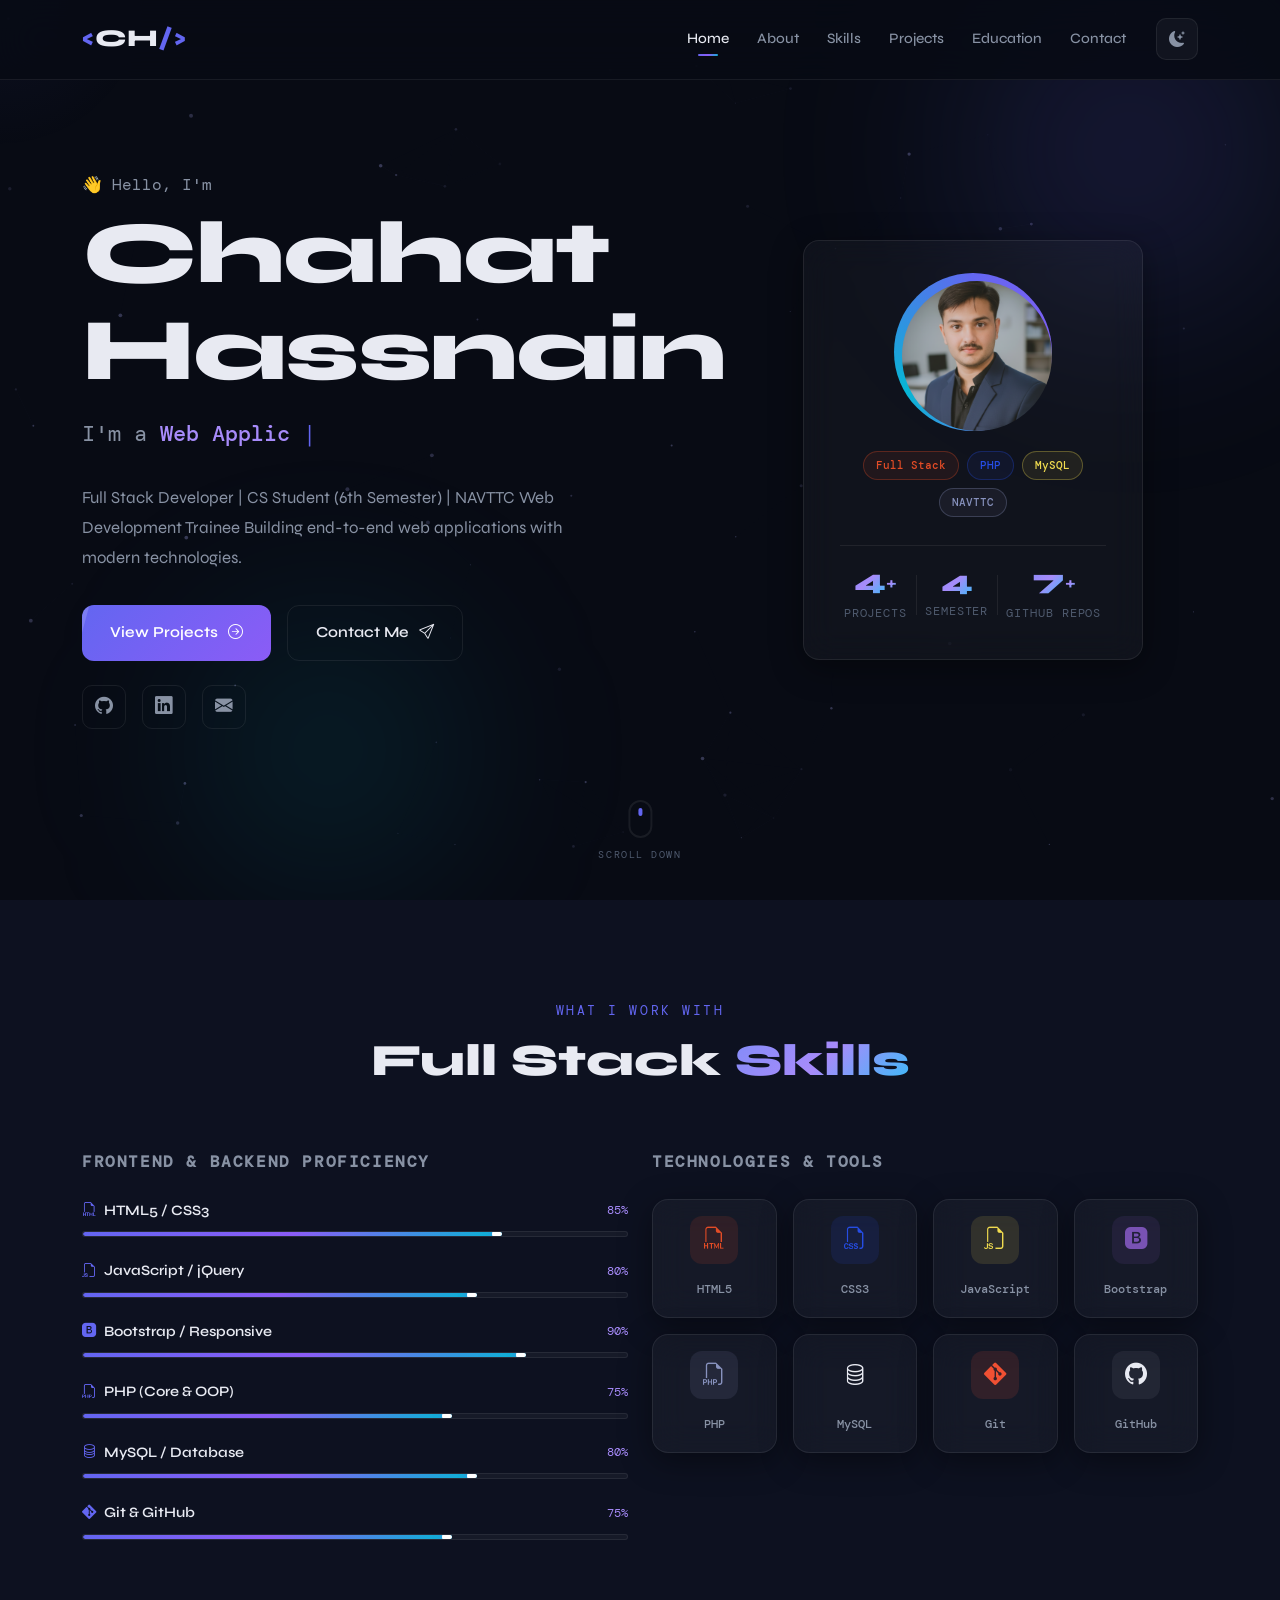
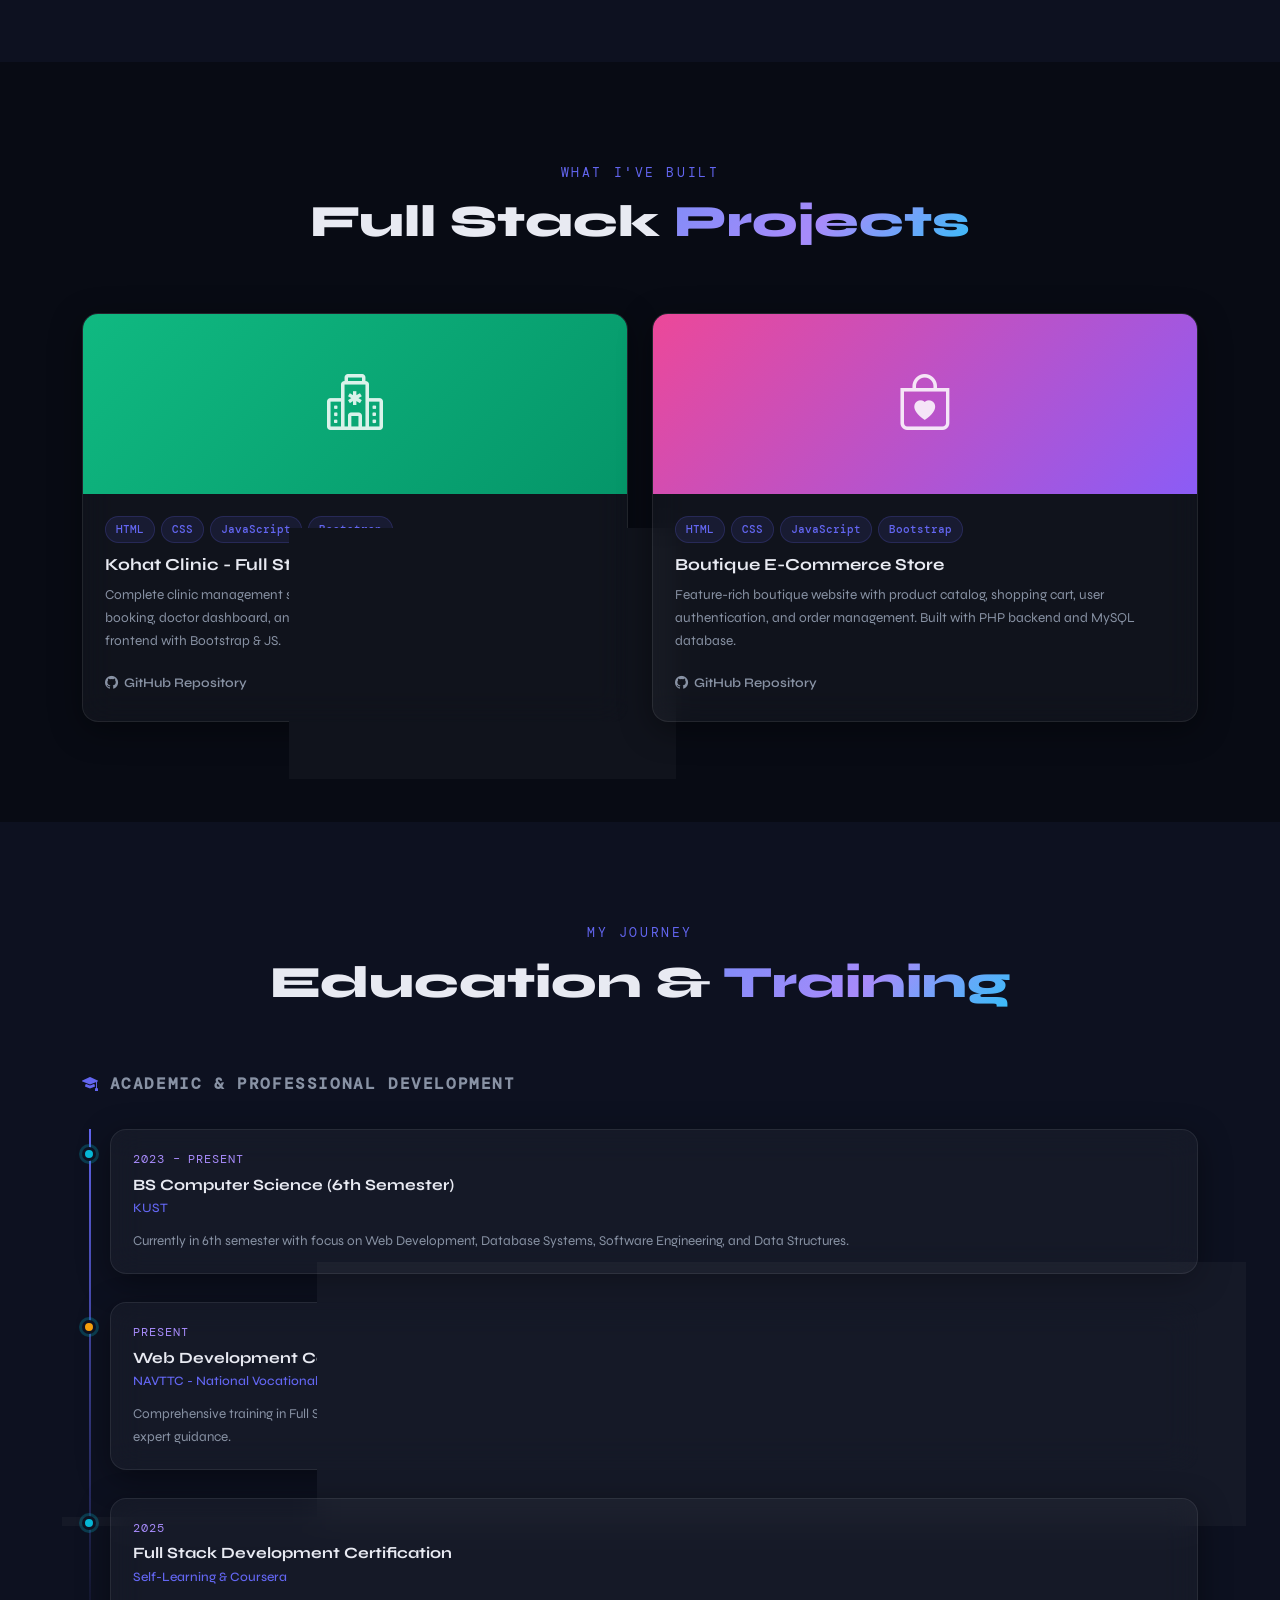
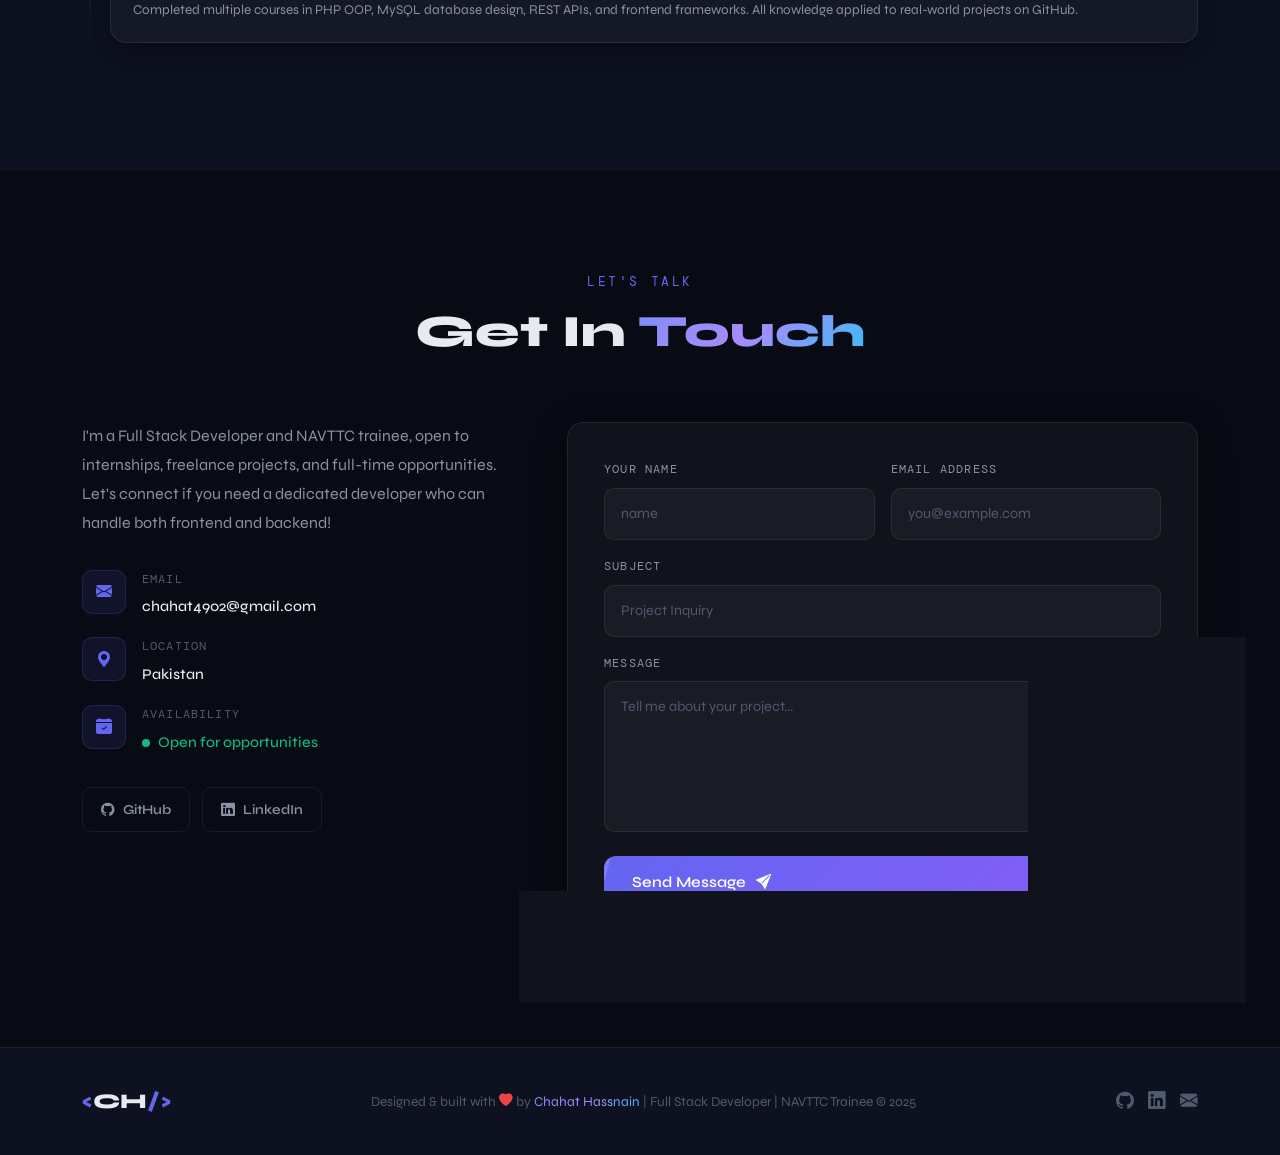
==== commit 7a0fd6bb: "new" ====
--- a/index.html
+++ b/index.html
@@ -100,14 +100,14 @@
         </div>
       </div>
 
-      <div class="col-lg-5 d-none d-lg-flex justify-content-center" data-aos="fade-left">
+       <div class="col-lg-5 d-flex justify-content-center mt-4 mt-lg-0" data-aos="fade-left">
         <div class="hero-card glass-card">
           <div class="hero-avatar">
             <div class="avatar-ring"></div>
 
-            <!-- ✅ IMAGE ADDED HERE -->
+            <!-- IMAGE ADDED HERE -->
             <div class="avatar-inner">
-              <img src="profile pic.png" alt="Chahat Hassnain" class="avatar-img">
+         <img src="profile.png" alt="Chahat Hassnain" class="avatar-img">
             </div>
 
           </div>
--- a/style.css
+++ b/style.css
@@ -1434,4 +1434,74 @@
 ::selection {
   background: rgba(99, 102, 241, 0.3);
   color: var(--text-primary);
-}+}
+ 
+.hero-avatar {
+  position: relative;
+  width: 150px;
+  height: 150px;
+  margin: 0 auto 24px;
+}
+
+.avatar-ring {
+  position: absolute;
+  inset: -4px;
+  border-radius: 50%;
+  background: conic-gradient(var(--accent-primary), var(--accent-secondary), var(--accent-cyan), var(--accent-primary));
+  animation: spin 4s linear infinite;
+}
+
+  
+.avatar-inner img {
+  width: 100% !important;
+  height: 100% !important;
+  object-fit: cover;
+  object-position: center 30%;
+  display: block !important;
+  pointer-events: none;
+  -webkit-user-select: none;
+  user-select: none;
+}
+
+ 
+@media (max-width: 768px) {
+  .avatar-inner {
+    background: linear-gradient(135deg, #6366f1, #8b5cf6) !important;
+  }
+  
+  .avatar-inner img {
+    position: relative;
+    z-index: 2;
+  }
+}
+ 
+@media (max-width: 768px) {
+  .hero-avatar {
+    width: 120px;
+    height: 120px;
+  }
+  
+  .avatar-inner img {
+    width: 100% !important;
+    height: 100% !important;
+    object-fit: cover;
+  }
+}
+@media (max-width: 991.98px) {
+  .hero-content .row {
+    display: flex;
+    flex-direction: column;
+  }
+
+  .hero-name {
+    order: -2;
+  }
+
+  .hero-content .col-lg-5 {
+    order: -1;  
+  }
+
+  .hero-content .col-lg-7 {
+    order: 1;  
+  }
+}
